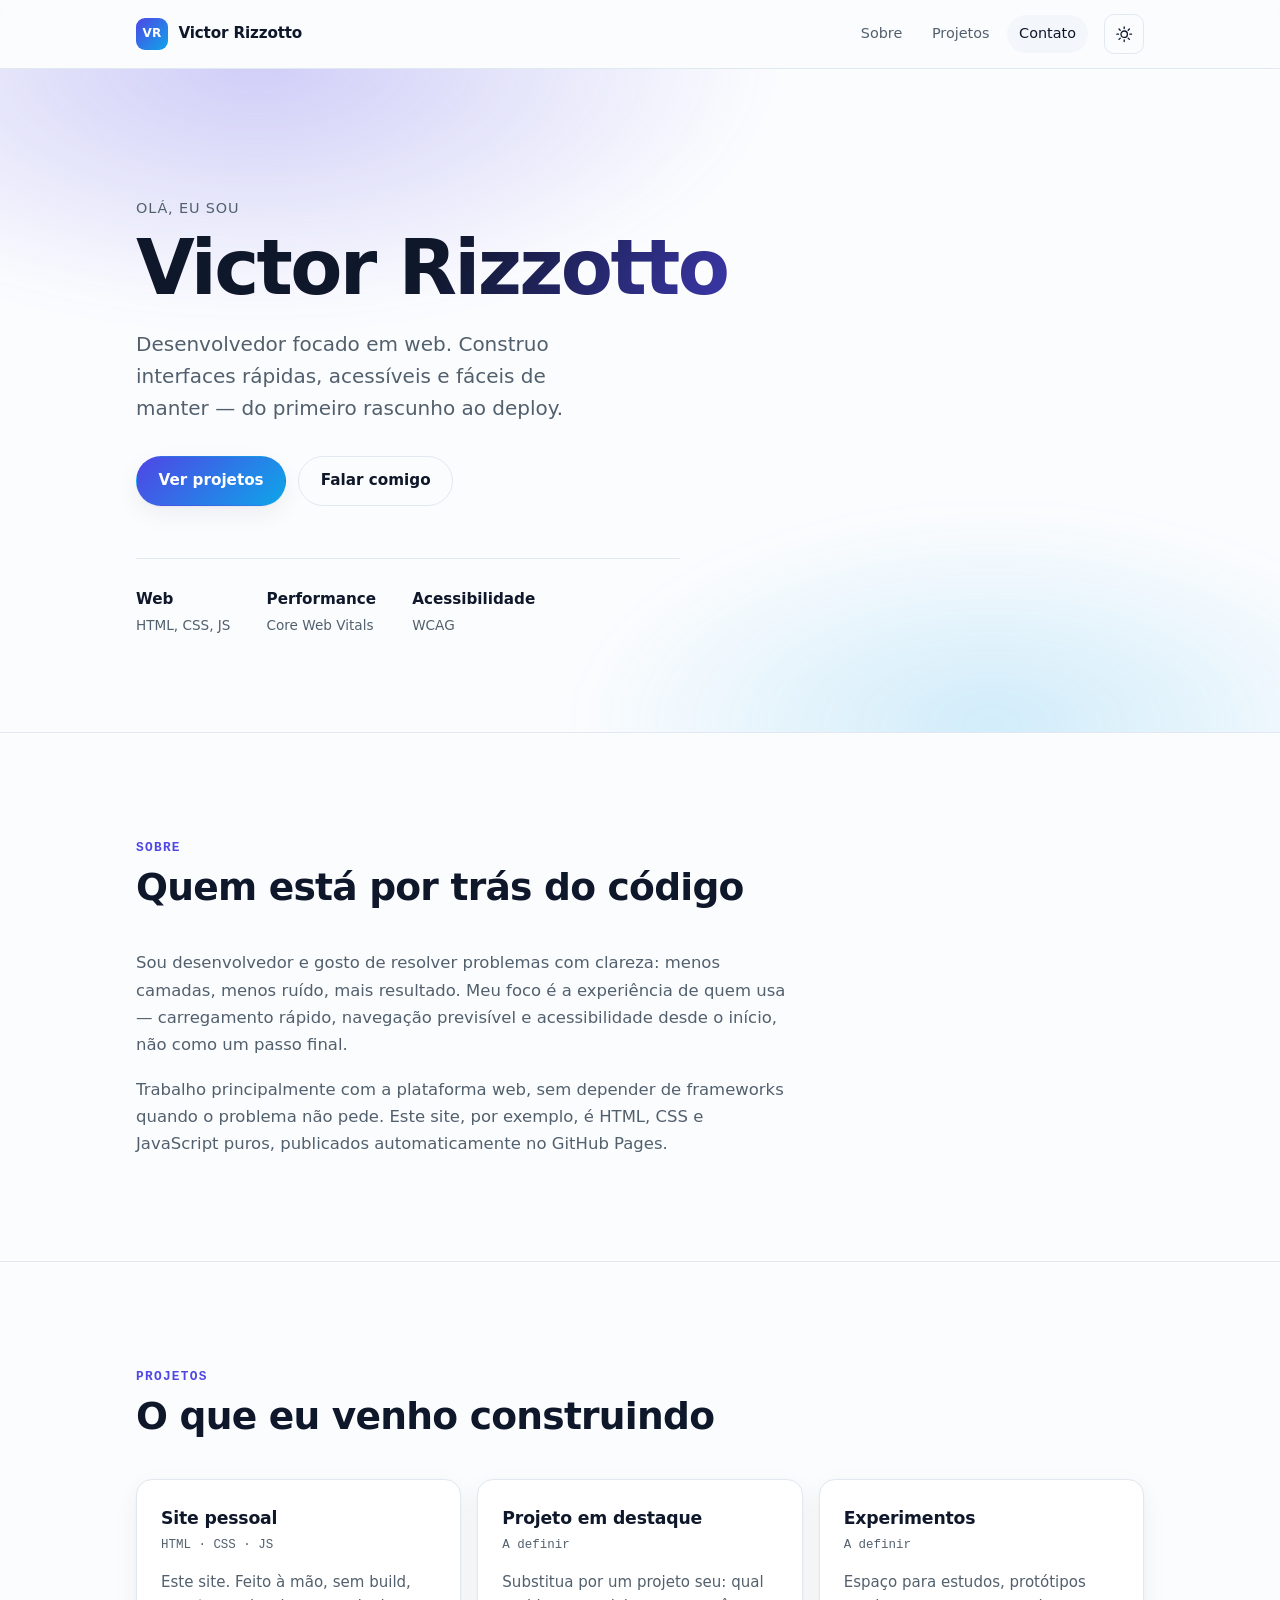
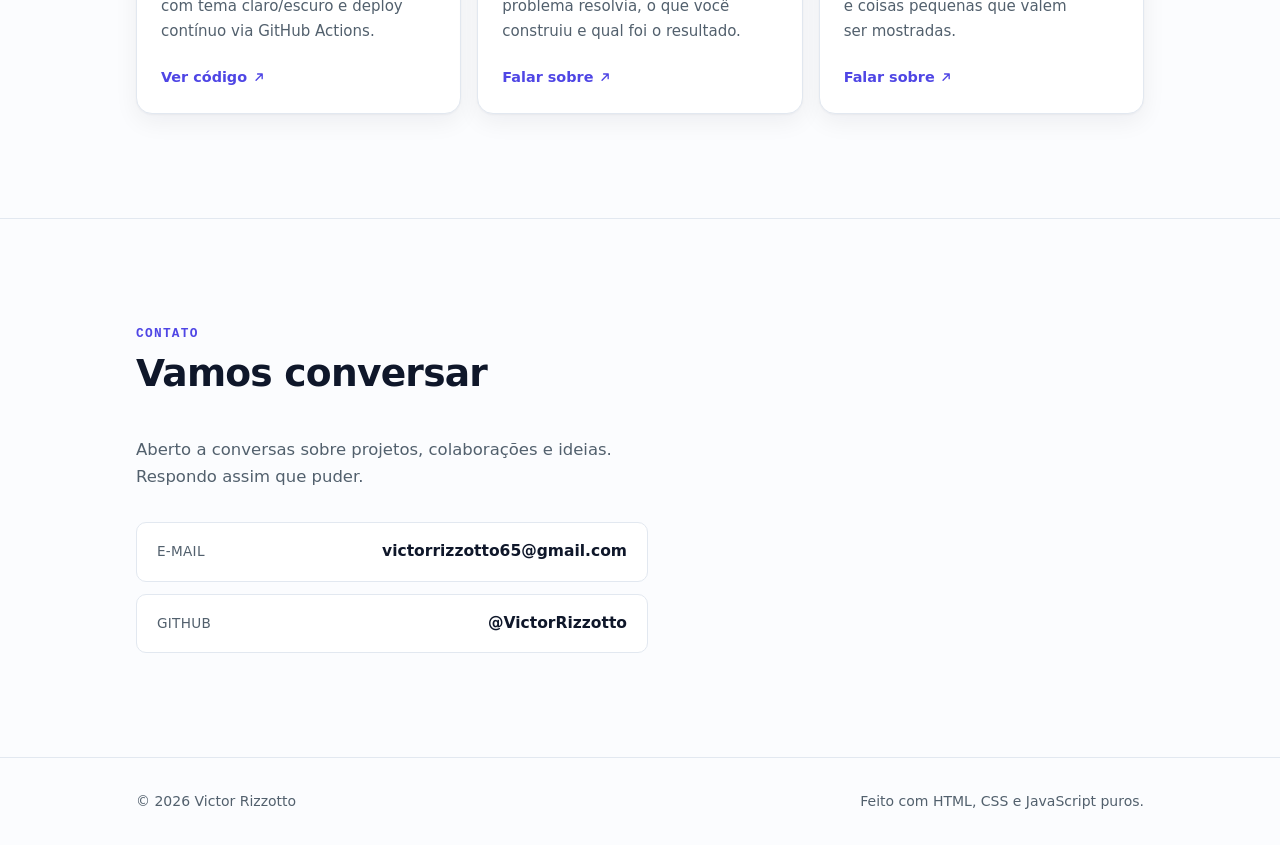
==== index.html @ 39191d1e "feat: adiciona site pessoal com deploy no GitHub Pages - index.html com hero, sobre, projetos e cont" ====
<!doctype html>
<html lang="pt-BR">
  <head>
    <meta charset="utf-8" />
    <meta name="viewport" content="width=device-width, initial-scale=1" />
    <title>Victor Rizzotto — Desenvolvedor</title>
    <meta
      name="description"
      content="Site pessoal de Victor Rizzotto, desenvolvedor focado em web: interfaces rápidas, acessíveis e bem construídas."
    />
    <meta name="author" content="Victor Rizzotto" />
    <meta name="theme-color" content="#0b0e14" media="(prefers-color-scheme: dark)" />
    <meta name="theme-color" content="#fbfcfe" media="(prefers-color-scheme: light)" />

    <meta property="og:type" content="website" />
    <meta property="og:title" content="Victor Rizzotto — Desenvolvedor" />
    <meta
      property="og:description"
      content="Site pessoal de Victor Rizzotto, desenvolvedor focado em web: interfaces rápidas, acessíveis e bem construídas."
    />
    <meta property="og:locale" content="pt_BR" />

    <link rel="icon" href="assets/img/favicon.svg" type="image/svg+xml" />
    <link rel="stylesheet" href="assets/css/style.css" />

    <script>
      // Aplica o tema antes do primeiro paint para evitar flash de cor errada.
      (function () {
        try {
          var saved = localStorage.getItem("theme");
          if (saved === "light" || saved === "dark") {
            document.documentElement.dataset.theme = saved;
          }
        } catch (e) {}
      })();
    </script>
  </head>
  <body>
    <a class="skip-link" href="#conteudo">Pular para o conteúdo</a>

    <header class="site-header">
      <div class="wrap header-inner">
        <a class="brand" href="#inicio" aria-label="Victor Rizzotto">
          <span class="brand-mark" aria-hidden="true">VR</span>
          <span class="brand-text">Victor Rizzotto</span>
        </a>

        <nav class="nav" aria-label="Navegação principal">
          <button
            class="nav-toggle"
            type="button"
            aria-expanded="false"
            aria-controls="menu-principal"
          >
            <span class="sr-only">Abrir menu</span>
            <span class="nav-toggle-bars" aria-hidden="true"></span>
          </button>

          <ul class="nav-list" id="menu-principal">
            <li><a href="#sobre">Sobre</a></li>
            <li><a href="#projetos">Projetos</a></li>
            <li><a href="#contato">Contato</a></li>
          </ul>
        </nav>

        <button class="theme-toggle" type="button" aria-label="Alternar tema claro e escuro">
          <svg class="icon-sun" viewBox="0 0 24 24" aria-hidden="true" focusable="false">
            <circle cx="12" cy="12" r="4.2" />
            <path
              d="M12 2.4v2.2M12 19.4v2.2M2.4 12h2.2M19.4 12h2.2M5.2 5.2l1.6 1.6M17.2 17.2l1.6 1.6M18.8 5.2l-1.6 1.6M6.8 17.2l-1.6 1.6"
            />
          </svg>
          <svg class="icon-moon" viewBox="0 0 24 24" aria-hidden="true" focusable="false">
            <path d="M20 14.4A8.4 8.4 0 0 1 9.6 4a8.4 8.4 0 1 0 10.4 10.4Z" />
          </svg>
        </button>
      </div>
    </header>

    <main id="conteudo">
      <section class="hero" id="inicio">
        <div class="wrap hero-inner">
          <p class="eyebrow">Olá, eu sou</p>
          <h1 class="hero-title">Victor Rizzotto</h1>
          <p class="hero-lead">
            Desenvolvedor focado em web. Construo interfaces rápidas, acessíveis e fáceis de
            manter — do primeiro rascunho ao deploy.
          </p>

          <div class="hero-actions">
            <a class="btn btn-primary" href="#projetos">Ver projetos</a>
            <a class="btn btn-ghost" href="#contato">Falar comigo</a>
          </div>

          <ul class="hero-meta" aria-label="Destaques">
            <li><strong>Web</strong><span>HTML, CSS, JS</span></li>
            <li><strong>Performance</strong><span>Core Web Vitals</span></li>
            <li><strong>Acessibilidade</strong><span>WCAG</span></li>
          </ul>
        </div>
      </section>

      <section class="section" id="sobre">
        <div class="wrap">
          <header class="section-head">
            <p class="section-kicker">Sobre</p>
            <h2 class="section-title">Quem está por trás do código</h2>
          </header>

          <div class="prose">
            <p>
              Sou desenvolvedor e gosto de resolver problemas com clareza: menos camadas, menos
              ruído, mais resultado. Meu foco é a experiência de quem usa — carregamento rápido,
              navegação previsível e acessibilidade desde o início, não como um passo final.
            </p>
            <p>
              Trabalho principalmente com a plataforma web, sem depender de frameworks quando o
              problema não pede. Este site, por exemplo, é HTML, CSS e JavaScript puros,
              publicados automaticamente no GitHub Pages.
            </p>
          </div>
        </div>
      </section>

      <section class="section" id="projetos">
        <div class="wrap">
          <header class="section-head">
            <p class="section-kicker">Projetos</p>
            <h2 class="section-title">O que eu venho construindo</h2>
          </header>

          <ul class="cards">
            <li class="card">
              <div class="card-top">
                <h3 class="card-title">Site pessoal</h3>
                <p class="card-tag">HTML · CSS · JS</p>
              </div>
              <p class="card-text">
                Este site. Feito à mão, sem build, com tema claro/escuro e deploy contínuo via
                GitHub Actions.
              </p>
              <a
                class="card-link"
                href="https://github.com/VictorRizzotto/site-pessoal"
                target="_blank"
                rel="noopener noreferrer"
              >
                Ver código
                <svg viewBox="0 0 16 16" aria-hidden="true" focusable="false">
                  <path d="M4 12 12 4M6 4h6v6" />
                </svg>
              </a>
            </li>

            <!-- Edite ou remova os cards abaixo -->
            <li class="card">
              <div class="card-top">
                <h3 class="card-title">Projeto em destaque</h3>
                <p class="card-tag">A definir</p>
              </div>
              <p class="card-text">
                Substitua por um projeto seu: qual problema resolvia, o que você construiu e qual
                foi o resultado.
              </p>
              <a class="card-link" href="#contato">
                Falar sobre
                <svg viewBox="0 0 16 16" aria-hidden="true" focusable="false">
                  <path d="M4 12 12 4M6 4h6v6" />
                </svg>
              </a>
            </li>

            <li class="card">
              <div class="card-top">
                <h3 class="card-title">Experimentos</h3>
                <p class="card-tag">A definir</p>
              </div>
              <p class="card-text">
                Espaço para estudos, protótipos e coisas pequenas que valem ser mostradas.
              </p>
              <a class="card-link" href="#contato">
                Falar sobre
                <svg viewBox="0 0 16 16" aria-hidden="true" focusable="false">
                  <path d="M4 12 12 4M6 4h6v6" />
                </svg>
              </a>
            </li>
          </ul>
        </div>
      </section>

      <section class="section" id="contato">
        <div class="wrap">
          <header class="section-head">
            <p class="section-kicker">Contato</p>
            <h2 class="section-title">Vamos conversar</h2>
          </header>

          <p class="contact-lead">
            Aberto a conversas sobre projetos, colaborações e ideias. Respondo assim que puder.
          </p>

          <ul class="contact-list">
            <li>
              <a href="mailto:victorrizzotto65@gmail.com" class="contact-item">
                <span class="contact-label">E-mail</span>
                <span class="contact-value">victorrizzotto65@gmail.com</span>
              </a>
            </li>
            <li>
              <a
                href="https://github.com/VictorRizzotto"
                class="contact-item"
                target="_blank"
                rel="noopener noreferrer"
              >
                <span class="contact-label">GitHub</span>
                <span class="contact-value">@VictorRizzotto</span>
              </a>
            </li>
          </ul>
        </div>
      </section>
    </main>

    <footer class="site-footer">
      <div class="wrap footer-inner">
        <p>© <span id="ano">2026</span> Victor Rizzotto</p>
        <p class="footer-note">Feito com HTML, CSS e JavaScript puros.</p>
      </div>
    </footer>

    <script src="assets/js/main.js" defer></script>
  </body>
</html>
---- assets/css/style.css ----
/* ==========================================================================
   Site pessoal — Victor Rizzotto
   CSS puro, sem dependências. Tema claro/escuro automático + toggle manual.
   ========================================================================== */

/* --- Tokens ------------------------------------------------------------- */
:root {
  color-scheme: light dark;

  --bg: #fbfcfe;
  --bg-soft: #f3f6fb;
  --surface: #ffffff;
  --text: #0f172a;
  --muted: #52606d;
  --border: #e2e8f0;
  --accent: #4f46e5;
  --accent-2: #0ea5e9;
  --accent-contrast: #ffffff;
  --shadow: 0 1px 2px rgba(15, 23, 42, 0.04), 0 8px 24px rgba(15, 23, 42, 0.06);

  --wrap: 68rem;
  --radius: 16px;
  --radius-sm: 10px;

  --font: ui-sans-serif, system-ui, -apple-system, "Segoe UI", Roboto, "Helvetica Neue",
    Arial, "Noto Sans", sans-serif;
  --font-mono: ui-monospace, SFMono-Regular, "SF Mono", Menlo, Consolas, monospace;
}

@media (prefers-color-scheme: dark) {
  :root:not([data-theme="light"]) {
    --bg: #0b0e14;
    --bg-soft: #0f131c;
    --surface: #12161f;
    --text: #e6e9ef;
    --muted: #9aa4b2;
    --border: #1f2632;
    --accent: #818cf8;
    --accent-2: #38bdf8;
    --accent-contrast: #0b0e14;
    --shadow: 0 1px 2px rgba(0, 0, 0, 0.4), 0 12px 32px rgba(0, 0, 0, 0.35);
  }
}

:root[data-theme="dark"] {
  --bg: #0b0e14;
  --bg-soft: #0f131c;
  --surface: #12161f;
  --text: #e6e9ef;
  --muted: #9aa4b2;
  --border: #1f2632;
  --accent: #818cf8;
  --accent-2: #38bdf8;
  --accent-contrast: #0b0e14;
  --shadow: 0 1px 2px rgba(0, 0, 0, 0.4), 0 12px 32px rgba(0, 0, 0, 0.35);
}

/* --- Reset -------------------------------------------------------------- */
*,
*::before,
*::after {
  box-sizing: border-box;
}

* {
  margin: 0;
}

html {
  -webkit-text-size-adjust: 100%;
  scroll-behavior: smooth;
  scroll-padding-top: 5.5rem;
}

body {
  min-height: 100dvh;
  background: var(--bg);
  color: var(--text);
  font-family: var(--font);
  font-size: 1rem;
  line-height: 1.65;
  -webkit-font-smoothing: antialiased;
  text-rendering: optimizeLegibility;
}

img,
svg {
  display: block;
  max-width: 100%;
}

a {
  color: inherit;
}

ul {
  list-style: none;
  padding: 0;
}

:focus-visible {
  outline: 2px solid var(--accent);
  outline-offset: 3px;
  border-radius: 4px;
}

/* --- Utilitários -------------------------------------------------------- */
.wrap {
  width: 100%;
  max-width: var(--wrap);
  margin-inline: auto;
  padding-inline: clamp(1.25rem, 5vw, 2.5rem);
}

.sr-only {
  position: absolute;
  width: 1px;
  height: 1px;
  padding: 0;
  overflow: hidden;
  clip: rect(0 0 0 0);
  white-space: nowrap;
  border: 0;
}

.skip-link {
  position: absolute;
  top: 0;
  left: 50%;
  z-index: 100;
  transform: translate(-50%, -120%);
  padding: 0.6rem 1rem;
  background: var(--accent);
  color: var(--accent-contrast);
  border-radius: 0 0 var(--radius-sm) var(--radius-sm);
  font-weight: 600;
  text-decoration: none;
  transition: transform 0.2s ease;
}

.skip-link:focus {
  transform: translate(-50%, 0);
}

/* --- Header ------------------------------------------------------------- */
.site-header {
  position: sticky;
  top: 0;
  z-index: 50;
  backdrop-filter: blur(12px) saturate(160%);
  -webkit-backdrop-filter: blur(12px) saturate(160%);
  background: color-mix(in srgb, var(--bg) 78%, transparent);
  border-bottom: 1px solid var(--border);
}

.header-inner {
  display: flex;
  align-items: center;
  gap: 1rem;
  min-height: 4.25rem;
}

.brand {
  display: inline-flex;
  align-items: center;
  gap: 0.65rem;
  text-decoration: none;
  font-weight: 650;
  letter-spacing: -0.01em;
  margin-right: auto;
}

.brand-mark {
  display: grid;
  place-items: center;
  width: 2rem;
  height: 2rem;
  border-radius: 9px;
  background: linear-gradient(135deg, var(--accent), var(--accent-2));
  color: #fff;
  font-size: 0.75rem;
  font-weight: 700;
  letter-spacing: 0.02em;
}

.brand-text {
  font-size: 0.95rem;
}

/* Navegação */
.nav {
  display: flex;
  align-items: center;
}

.nav-list {
  display: flex;
  align-items: center;
  gap: 0.35rem;
}

.nav-list a {
  display: block;
  padding: 0.45rem 0.75rem;
  border-radius: 999px;
  color: var(--muted);
  font-size: 0.9rem;
  font-weight: 500;
  text-decoration: none;
  transition: color 0.15s ease, background-color 0.15s ease;
}

.nav-list a:hover,
.nav-list a[aria-current="true"] {
  color: var(--text);
  background: var(--bg-soft);
}

.nav-toggle {
  display: none;
  width: 2.5rem;
  height: 2.5rem;
  align-items: center;
  justify-content: center;
  background: transparent;
  border: 1px solid var(--border);
  border-radius: var(--radius-sm);
  color: var(--text);
  cursor: pointer;
}

.nav-toggle-bars,
.nav-toggle-bars::before,
.nav-toggle-bars::after {
  display: block;
  width: 1rem;
  height: 1.5px;
  background: currentColor;
  border-radius: 2px;
  transition: transform 0.2s ease, opacity 0.2s ease;
}

.nav-toggle-bars::before,
.nav-toggle-bars::after {
  content: "";
  position: relative;
}

.nav-toggle-bars::before {
  top: -5px;
}

.nav-toggle-bars::after {
  top: 3.5px;
}

/* Toggle de tema */
.theme-toggle {
  display: grid;
  place-items: center;
  width: 2.5rem;
  height: 2.5rem;
  flex: none;
  background: transparent;
  border: 1px solid var(--border);
  border-radius: var(--radius-sm);
  color: var(--text);
  cursor: pointer;
  transition: background-color 0.15s ease, border-color 0.15s ease;
}

.theme-toggle:hover {
  background: var(--bg-soft);
}

.theme-toggle svg {
  width: 1.15rem;
  height: 1.15rem;
  fill: none;
  stroke: currentColor;
  stroke-width: 1.7;
  stroke-linecap: round;
  stroke-linejoin: round;
}

.theme-toggle .icon-moon {
  display: none;
}

:root[data-theme="dark"] .theme-toggle .icon-sun,
:root:not([data-theme="light"]) .theme-toggle .icon-sun {
  display: none;
}

:root[data-theme="dark"] .theme-toggle .icon-moon,
:root:not([data-theme="light"]) .theme-toggle .icon-moon {
  display: block;
}

@media (prefers-color-scheme: light) {
  :root:not([data-theme="dark"]) .theme-toggle .icon-sun {
    display: block;
  }
  :root:not([data-theme="dark"]) .theme-toggle .icon-moon {
    display: none;
  }
}

/* --- Hero --------------------------------------------------------------- */
.hero {
  position: relative;
  overflow: hidden;
  padding-block: clamp(4rem, 12vw, 8rem) clamp(3rem, 8vw, 6rem);
  isolation: isolate;
}

.hero::before {
  content: "";
  position: absolute;
  z-index: -1;
  inset: -40% 40% auto -20%;
  height: 32rem;
  background: radial-gradient(
    closest-side,
    color-mix(in srgb, var(--accent) 26%, transparent),
    transparent
  );
  filter: blur(20px);
  pointer-events: none;
}

.hero::after {
  content: "";
  position: absolute;
  z-index: -1;
  inset: auto -10% -30% 45%;
  height: 26rem;
  background: radial-gradient(
    closest-side,
    color-mix(in srgb, var(--accent-2) 18%, transparent),
    transparent
  );
  filter: blur(20px);
  pointer-events: none;
}

.eyebrow {
  color: var(--muted);
  font-size: 0.9rem;
  font-weight: 500;
  letter-spacing: 0.06em;
  text-transform: uppercase;
}

.hero-title {
  margin-top: 0.5rem;
  font-size: clamp(2.5rem, 8vw, 4.75rem);
  font-weight: 750;
  line-height: 1.02;
  letter-spacing: -0.035em;
  background: linear-gradient(120deg, var(--text) 30%, var(--accent) 75%, var(--accent-2));
  -webkit-background-clip: text;
  background-clip: text;
  color: transparent;
}

.hero-lead {
  margin-top: 1.35rem;
  max-width: 38ch;
  color: var(--muted);
  font-size: clamp(1.05rem, 2.2vw, 1.25rem);
  line-height: 1.6;
}

.hero-actions {
  display: flex;
  flex-wrap: wrap;
  gap: 0.75rem;
  margin-top: 2rem;
}

.btn {
  display: inline-flex;
  align-items: center;
  justify-content: center;
  gap: 0.5rem;
  padding: 0.72rem 1.35rem;
  border-radius: 999px;
  border: 1px solid transparent;
  font-size: 0.95rem;
  font-weight: 600;
  text-decoration: none;
  transition: transform 0.15s ease, box-shadow 0.2s ease, background-color 0.15s ease,
    border-color 0.15s ease;
}

.btn:active {
  transform: translateY(1px);
}

.btn-primary {
  background: linear-gradient(135deg, var(--accent), var(--accent-2));
  color: #fff;
  box-shadow: var(--shadow);
}

.btn-primary:hover {
  box-shadow: 0 6px 20px color-mix(in srgb, var(--accent) 35%, transparent);
}

.btn-ghost {
  border-color: var(--border);
  color: var(--text);
}

.btn-ghost:hover {
  background: var(--bg-soft);
}

.hero-meta {
  display: flex;
  flex-wrap: wrap;
  gap: 2.25rem;
  margin-top: 3.25rem;
  padding-top: 1.75rem;
  border-top: 1px solid var(--border);
  max-width: 34rem;
}

.hero-meta li {
  display: grid;
  gap: 0.1rem;
}

.hero-meta strong {
  font-size: 0.95rem;
  font-weight: 650;
}

.hero-meta span {
  color: var(--muted);
  font-size: 0.85rem;
}

/* --- Seções ------------------------------------------------------------- */
.section {
  padding-block: clamp(3.5rem, 9vw, 6.5rem);
  border-top: 1px solid var(--border);
}

.section-head {
  margin-bottom: 2.5rem;
  max-width: 42rem;
}

.section-kicker {
  color: var(--accent);
  font-family: var(--font-mono);
  font-size: 0.8rem;
  font-weight: 600;
  letter-spacing: 0.1em;
  text-transform: uppercase;
}

.section-title {
  margin-top: 0.5rem;
  font-size: clamp(1.6rem, 4vw, 2.35rem);
  font-weight: 700;
  line-height: 1.15;
  letter-spacing: -0.02em;
}

.prose {
  display: grid;
  gap: 1.1rem;
  max-width: 62ch;
  color: var(--muted);
  font-size: 1.03rem;
}

.prose p {
  text-wrap: pretty;
}

/* --- Cards de projeto --------------------------------------------------- */
.cards {
  display: grid;
  gap: 1rem;
  grid-template-columns: repeat(auto-fit, minmax(min(100%, 17.5rem), 1fr));
}

.card {
  display: flex;
  flex-direction: column;
  gap: 0.85rem;
  padding: 1.5rem;
  background: var(--surface);
  border: 1px solid var(--border);
  border-radius: var(--radius);
  box-shadow: var(--shadow);
  transition: transform 0.2s ease, border-color 0.2s ease;
}

.card:hover {
  transform: translateY(-3px);
  border-color: color-mix(in srgb, var(--accent) 45%, var(--border));
}

.card-top {
  display: grid;
  gap: 0.2rem;
}

.card-title {
  font-size: 1.08rem;
  font-weight: 650;
  letter-spacing: -0.01em;
}

.card-tag {
  color: var(--muted);
  font-family: var(--font-mono);
  font-size: 0.78rem;
}

.card-text {
  color: var(--muted);
  font-size: 0.94rem;
  text-wrap: pretty;
}

.card-link {
  display: inline-flex;
  align-items: center;
  gap: 0.35rem;
  margin-top: auto;
  padding-top: 0.5rem;
  color: var(--accent);
  font-size: 0.9rem;
  font-weight: 600;
  text-decoration: none;
}

.card-link svg {
  width: 0.85em;
  height: 0.85em;
  fill: none;
  stroke: currentColor;
  stroke-width: 1.8;
  stroke-linecap: round;
  stroke-linejoin: round;
  transition: transform 0.2s ease;
}

.card-link:hover svg {
  transform: translate(2px, -2px);
}

/* --- Contato ------------------------------------------------------------ */
.contact-lead {
  max-width: 52ch;
  color: var(--muted);
  font-size: 1.03rem;
}

.contact-list {
  display: grid;
  gap: 0.75rem;
  margin-top: 2rem;
  max-width: 32rem;
}

.contact-item {
  display: flex;
  flex-wrap: wrap;
  align-items: baseline;
  justify-content: space-between;
  gap: 0.5rem 1rem;
  padding: 1rem 1.25rem;
  background: var(--surface);
  border: 1px solid var(--border);
  border-radius: var(--radius-sm);
  text-decoration: none;
  transition: border-color 0.2s ease, background-color 0.2s ease;
}

.contact-item:hover {
  border-color: color-mix(in srgb, var(--accent) 45%, var(--border));
}

.contact-label {
  color: var(--muted);
  font-size: 0.85rem;
  font-weight: 500;
  letter-spacing: 0.02em;
  text-transform: uppercase;
}

.contact-value {
  font-weight: 600;
  font-size: 0.97rem;
  word-break: break-word;
}

/* --- Footer ------------------------------------------------------------- */
.site-footer {
  border-top: 1px solid var(--border);
  padding-block: 2rem;
  color: var(--muted);
  font-size: 0.875rem;
}

.footer-inner {
  display: flex;
  flex-wrap: wrap;
  align-items: center;
  justify-content: space-between;
  gap: 0.5rem;
}

/* --- Animação de entrada ------------------------------------------------ */
.reveal {
  opacity: 0;
  transform: translateY(14px);
  transition: opacity 0.6s ease, transform 0.6s ease;
}

.reveal.is-visible {
  opacity: 1;
  transform: none;
}

/* --- Responsivo --------------------------------------------------------- */
@media (max-width: 46rem) {
  .nav-toggle {
    display: inline-flex;
  }

  .nav-list {
    position: absolute;
    top: calc(100% + 1px);
    left: 0;
    right: 0;
    flex-direction: column;
    align-items: stretch;
    gap: 0.15rem;
    padding: 0.6rem clamp(1.25rem, 5vw, 2.5rem) 1rem;
    background: var(--bg);
    border-bottom: 1px solid var(--border);
    box-shadow: var(--shadow);
    display: none;
  }

  .nav-list.is-open {
    display: flex;
  }

  .nav-list a {
    padding: 0.65rem 0.5rem;
    border-radius: var(--radius-sm);
    font-size: 1rem;
  }

  .brand-text {
    display: none;
  }

  .hero-meta {
    gap: 1.5rem 2rem;
  }

  .nav-toggle[aria-expanded="true"] .nav-toggle-bars {
    background: transparent;
  }

  .nav-toggle[aria-expanded="true"] .nav-toggle-bars::before {
    transform: translateY(5px) rotate(45deg);
  }

  .nav-toggle[aria-expanded="true"] .nav-toggle-bars::after {
    transform: translateY(-3.5px) rotate(-45deg);
  }
}

@media (max-width: 30rem) {
  .contact-item {
    flex-direction: column;
    align-items: flex-start;
  }
}

/* --- Preferências do usuário ------------------------------------------- */
@media (prefers-reduced-motion: reduce) {
  html {
    scroll-behavior: auto;
  }

  *,
  *::before,
  *::after {
    animation-duration: 0.001ms !important;
    animation-iteration-count: 1 !important;
    transition-duration: 0.001ms !important;
  }

  .reveal {
    opacity: 1;
    transform: none;
  }
}

@media print {
  .site-header,
  .theme-toggle,
  .hero-actions,
  .site-footer {
    display: none;
  }

  body {
    background: #fff;
    color: #000;
  }
}
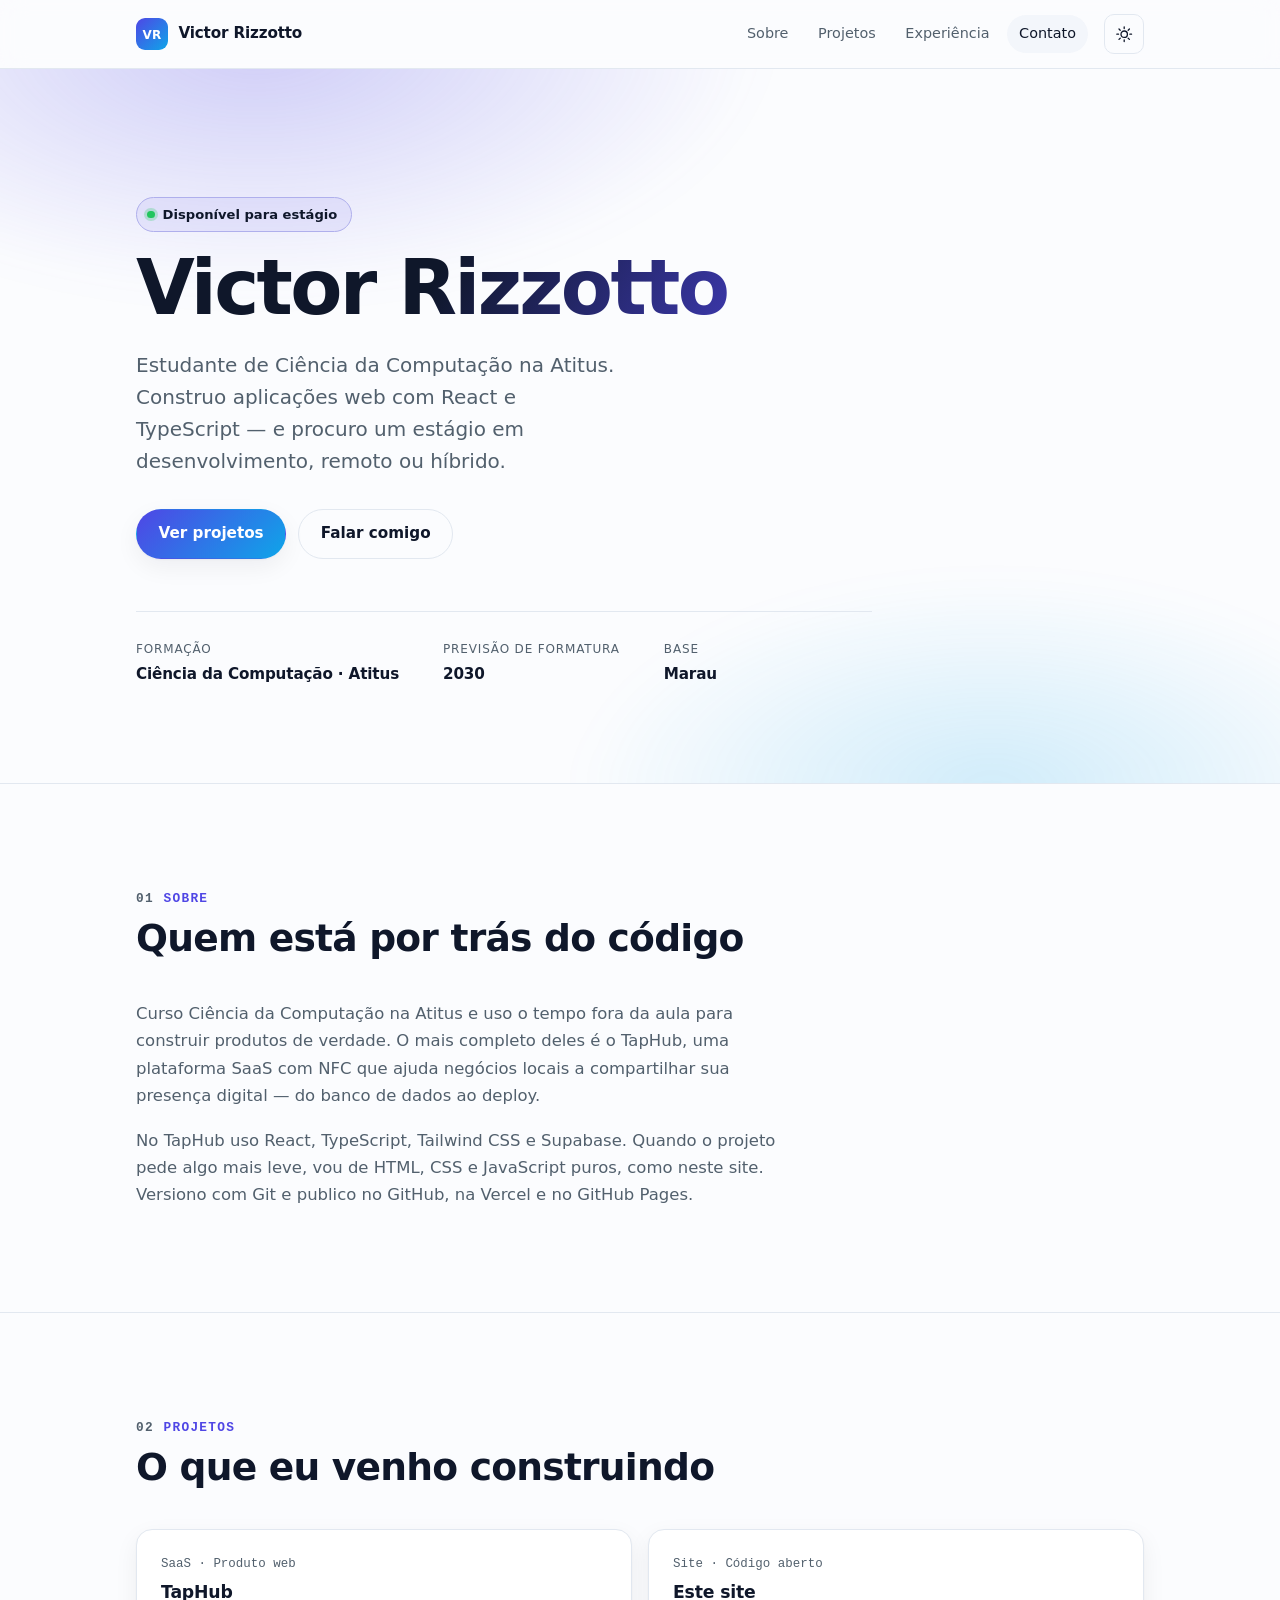
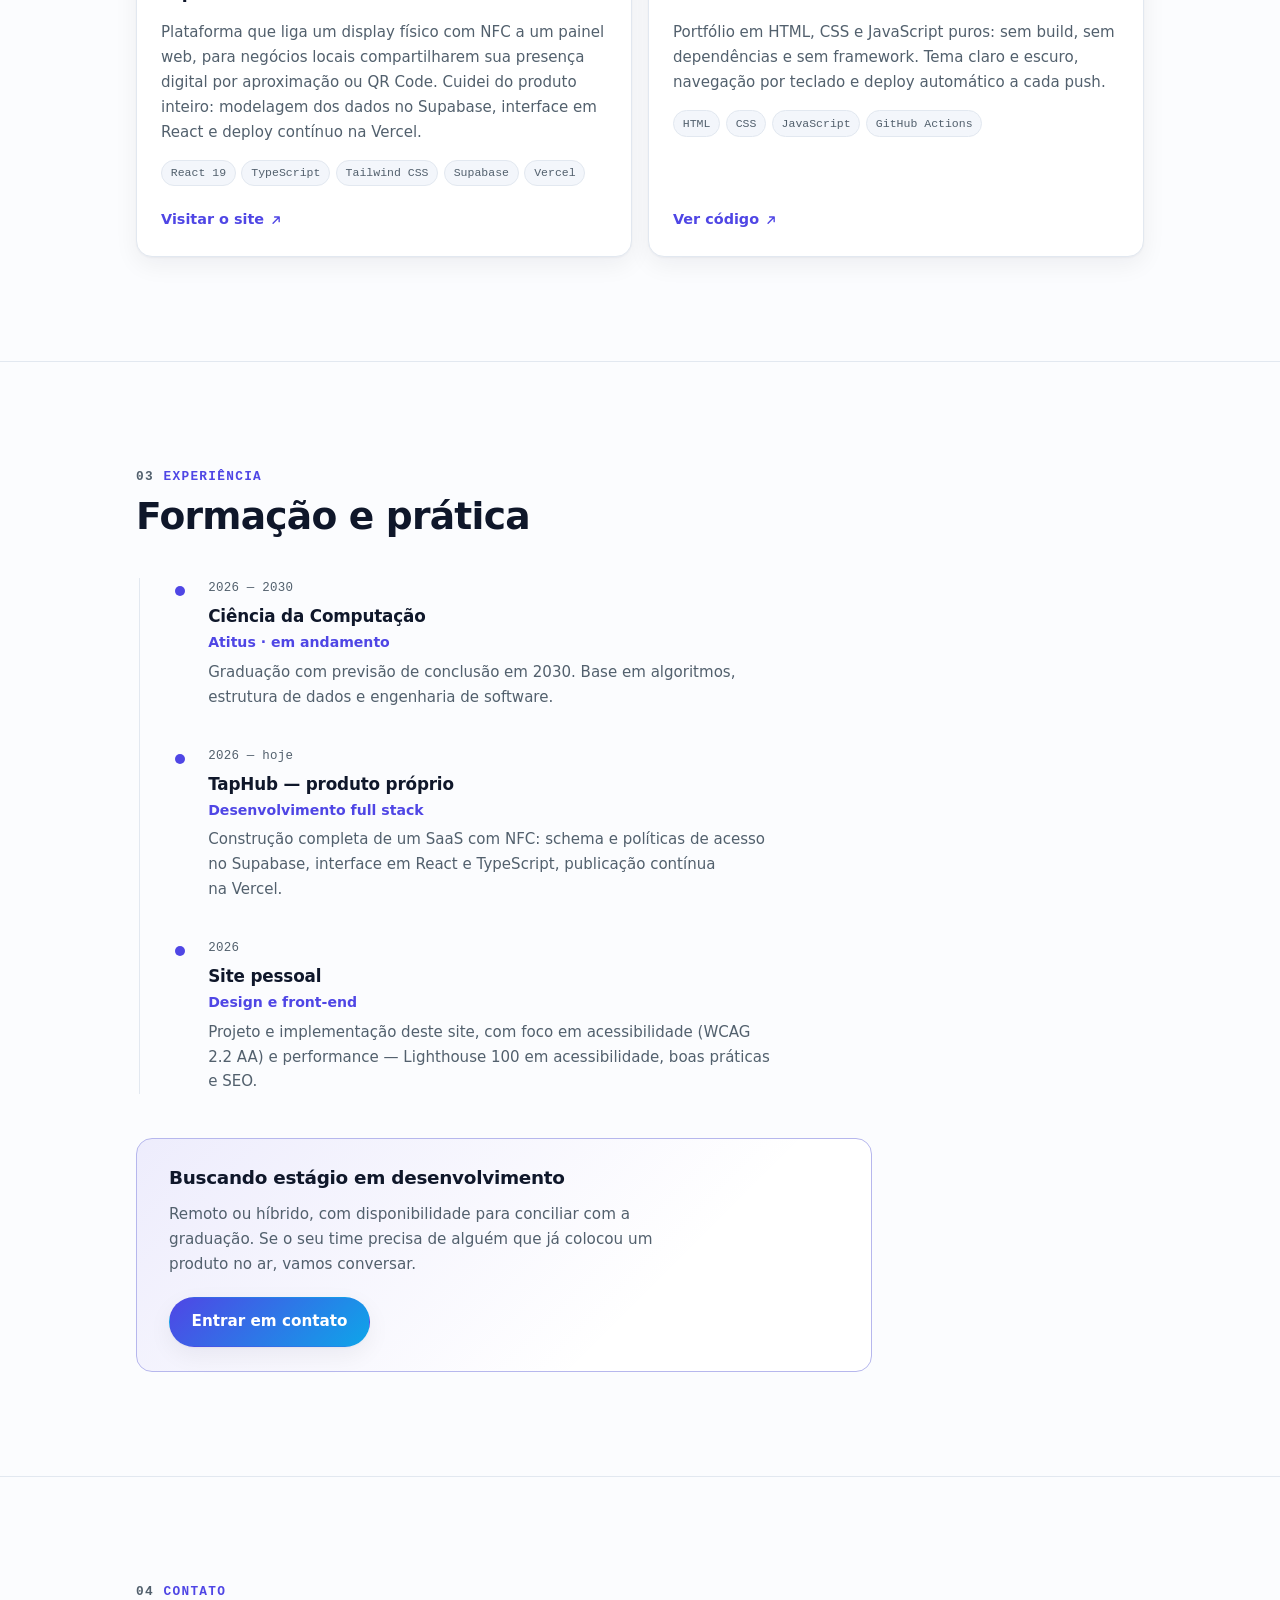
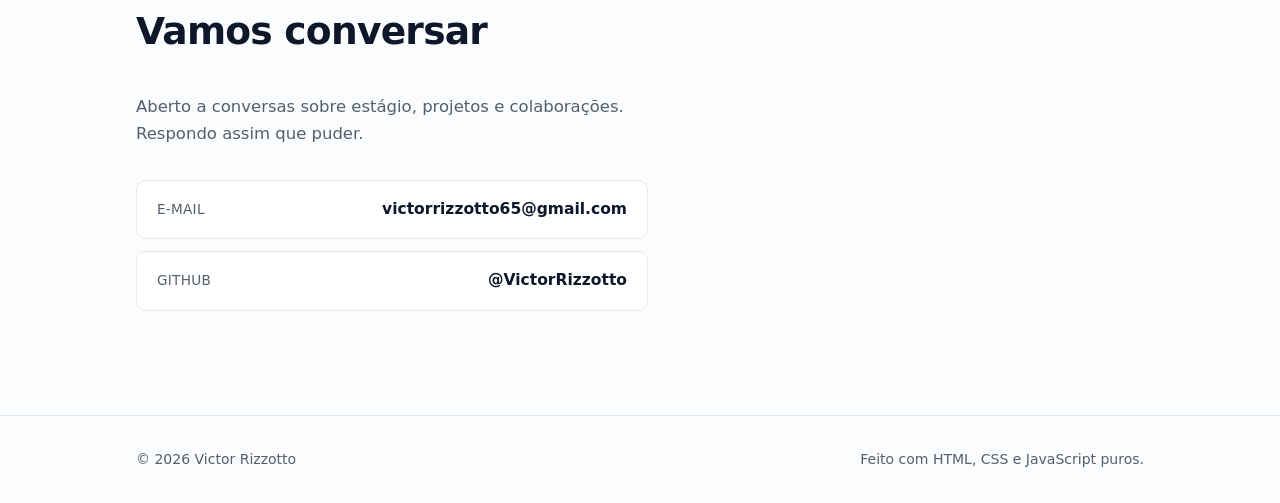
==== commit ba2f10d1: "feat: reposiciona o site para portfolio de estagio - hero com disponibilidade e dados objetivos (Ati" ====
--- a/index.html
+++ b/index.html
@@ -3,20 +3,24 @@
   <head>
     <meta charset="utf-8" />
     <meta name="viewport" content="width=device-width, initial-scale=1" />
-    <title>Victor Rizzotto — Desenvolvedor</title>
+    <title>Victor Rizzotto — Desenvolvedor web em formação</title>
     <meta
       name="description"
-      content="Site pessoal de Victor Rizzotto, desenvolvedor focado em web: interfaces rápidas, acessíveis e bem construídas."
+      content="Victor Rizzotto, estudante de Ciência da Computação na Atitus. Construo aplicações web com React e TypeScript. Disponível para estágio remoto ou híbrido."
     />
     <meta name="author" content="Victor Rizzotto" />
     <meta name="theme-color" content="#0b0e14" media="(prefers-color-scheme: dark)" />
     <meta name="theme-color" content="#fbfcfe" media="(prefers-color-scheme: light)" />
 
+    <link rel="canonical" href="https://victorrizzotto.github.io/site-pessoal/" />
+
     <meta property="og:type" content="website" />
-    <meta property="og:title" content="Victor Rizzotto — Desenvolvedor" />
+    <meta property="og:site_name" content="Victor Rizzotto" />
+    <meta property="og:url" content="https://victorrizzotto.github.io/site-pessoal/" />
+    <meta property="og:title" content="Victor Rizzotto — Desenvolvedor web em formação" />
     <meta
       property="og:description"
-      content="Site pessoal de Victor Rizzotto, desenvolvedor focado em web: interfaces rápidas, acessíveis e bem construídas."
+      content="Estudante de Ciência da Computação na Atitus. Construo aplicações web com React e TypeScript. Disponível para estágio remoto ou híbrido."
     />
     <meta property="og:locale" content="pt_BR" />
 
@@ -40,8 +44,8 @@
 
     <header class="site-header">
       <div class="wrap header-inner">
-        <a class="brand" href="#inicio" aria-label="Victor Rizzotto">
-          <span class="brand-mark" aria-hidden="true">VR</span>
+        <a class="brand" href="#inicio">
+          <img class="brand-mark" src="assets/img/favicon.svg" alt="" width="32" height="32" />
           <span class="brand-text">Victor Rizzotto</span>
         </a>
 
@@ -59,6 +63,7 @@
           <ul class="nav-list" id="menu-principal">
             <li><a href="#sobre">Sobre</a></li>
             <li><a href="#projetos">Projetos</a></li>
+            <li><a href="#experiencia">Experiência</a></li>
             <li><a href="#contato">Contato</a></li>
           </ul>
         </nav>
@@ -80,11 +85,15 @@
     <main id="conteudo">
       <section class="hero" id="inicio">
         <div class="wrap hero-inner">
-          <p class="eyebrow">Olá, eu sou</p>
+          <p class="status">
+            <span class="status-dot" aria-hidden="true"></span>
+            Disponível para estágio
+          </p>
+
           <h1 class="hero-title">Victor Rizzotto</h1>
           <p class="hero-lead">
-            Desenvolvedor focado em web. Construo interfaces rápidas, acessíveis e fáceis de
-            manter — do primeiro rascunho ao deploy.
+            Estudante de Ciência da Computação na Atitus. Construo aplicações web com React e
+            TypeScript — e procuro um estágio em desenvolvimento, remoto ou híbrido.
           </p>
 
           <div class="hero-actions">
@@ -92,31 +101,41 @@
             <a class="btn btn-ghost" href="#contato">Falar comigo</a>
           </div>
 
-          <ul class="hero-meta" aria-label="Destaques">
-            <li><strong>Web</strong><span>HTML, CSS, JS</span></li>
-            <li><strong>Performance</strong><span>Core Web Vitals</span></li>
-            <li><strong>Acessibilidade</strong><span>WCAG</span></li>
-          </ul>
+          <dl class="hero-meta">
+            <div>
+              <dt>Formação</dt>
+              <dd>Ciência da Computação · Atitus</dd>
+            </div>
+            <div>
+              <dt>Previsão de formatura</dt>
+              <dd>2030</dd>
+            </div>
+            <div>
+              <dt>Base</dt>
+              <dd>Marau</dd>
+            </div>
+          </dl>
         </div>
       </section>
 
       <section class="section" id="sobre">
         <div class="wrap">
           <header class="section-head">
-            <p class="section-kicker">Sobre</p>
+            <p class="section-kicker"><span class="kicker-num">01</span> Sobre</p>
             <h2 class="section-title">Quem está por trás do código</h2>
           </header>
 
           <div class="prose">
             <p>
-              Sou desenvolvedor e gosto de resolver problemas com clareza: menos camadas, menos
-              ruído, mais resultado. Meu foco é a experiência de quem usa — carregamento rápido,
-              navegação previsível e acessibilidade desde o início, não como um passo final.
+              Curso Ciência da Computação na Atitus e uso o tempo fora da aula para construir
+              produtos de verdade. O mais completo deles é o TapHub, uma plataforma SaaS com NFC
+              que ajuda negócios locais a compartilhar sua presença digital — do banco de dados
+              ao deploy.
             </p>
             <p>
-              Trabalho principalmente com a plataforma web, sem depender de frameworks quando o
-              problema não pede. Este site, por exemplo, é HTML, CSS e JavaScript puros,
-              publicados automaticamente no GitHub Pages.
+              No TapHub uso React, TypeScript, Tailwind CSS e Supabase. Quando o projeto pede algo
+              mais leve, vou de HTML, CSS e JavaScript puros, como neste site. Versiono com Git e
+              publico no GitHub, na Vercel e no GitHub Pages.
             </p>
           </div>
         </div>
@@ -125,20 +144,54 @@
       <section class="section" id="projetos">
         <div class="wrap">
           <header class="section-head">
-            <p class="section-kicker">Projetos</p>
+            <p class="section-kicker"><span class="kicker-num">02</span> Projetos</p>
             <h2 class="section-title">O que eu venho construindo</h2>
           </header>
 
           <ul class="cards">
             <li class="card">
               <div class="card-top">
-                <h3 class="card-title">Site pessoal</h3>
-                <p class="card-tag">HTML · CSS · JS</p>
+                <p class="card-tag">SaaS · Produto web</p>
+                <h3 class="card-title">TapHub</h3>
               </div>
               <p class="card-text">
-                Este site. Feito à mão, sem build, com tema claro/escuro e deploy contínuo via
-                GitHub Actions.
+                Plataforma que liga um display físico com NFC a um painel web, para negócios
+                locais compartilharem sua presença digital por aproximação ou QR Code. Cuidei do
+                produto inteiro: modelagem dos dados no Supabase, interface em React e deploy
+                contínuo na Vercel.
               </p>
+              <ul class="chips" aria-label="Tecnologias do projeto">
+                <li>React 19</li>
+                <li>TypeScript</li>
+                <li>Tailwind CSS</li>
+                <li>Supabase</li>
+                <li>Vercel</li>
+              </ul>
+              <a class="card-link" href="https://empresa-wheat.vercel.app" target="_blank" rel="noopener noreferrer">
+                Visitar o site
+                <svg viewBox="0 0 16 16" aria-hidden="true" focusable="false">
+                  <path d="M4 12 12 4M6 4h6v6" />
+                </svg>
+                <span class="sr-only">(abre em nova aba)</span>
+              </a>
+            </li>
+
+            <li class="card">
+              <div class="card-top">
+                <p class="card-tag">Site · Código aberto</p>
+                <h3 class="card-title">Este site</h3>
+              </div>
+              <p class="card-text">
+                Portfólio em HTML, CSS e JavaScript puros: sem build, sem dependências e sem
+                framework. Tema claro e escuro, navegação por teclado e deploy automático a cada
+                push.
+              </p>
+              <ul class="chips" aria-label="Tecnologias do projeto">
+                <li>HTML</li>
+                <li>CSS</li>
+                <li>JavaScript</li>
+                <li>GitHub Actions</li>
+              </ul>
               <a
                 class="card-link"
                 href="https://github.com/VictorRizzotto/site-pessoal"
@@ -149,55 +202,78 @@
                 <svg viewBox="0 0 16 16" aria-hidden="true" focusable="false">
                   <path d="M4 12 12 4M6 4h6v6" />
                 </svg>
+                <span class="sr-only">(abre em nova aba)</span>
               </a>
             </li>
-
-            <!-- Edite ou remova os cards abaixo -->
-            <li class="card">
-              <div class="card-top">
-                <h3 class="card-title">Projeto em destaque</h3>
-                <p class="card-tag">A definir</p>
-              </div>
-              <p class="card-text">
-                Substitua por um projeto seu: qual problema resolvia, o que você construiu e qual
-                foi o resultado.
-              </p>
-              <a class="card-link" href="#contato">
-                Falar sobre
-                <svg viewBox="0 0 16 16" aria-hidden="true" focusable="false">
-                  <path d="M4 12 12 4M6 4h6v6" />
-                </svg>
-              </a>
-            </li>
-
-            <li class="card">
-              <div class="card-top">
-                <h3 class="card-title">Experimentos</h3>
-                <p class="card-tag">A definir</p>
-              </div>
-              <p class="card-text">
-                Espaço para estudos, protótipos e coisas pequenas que valem ser mostradas.
-              </p>
-              <a class="card-link" href="#contato">
-                Falar sobre
-                <svg viewBox="0 0 16 16" aria-hidden="true" focusable="false">
-                  <path d="M4 12 12 4M6 4h6v6" />
-                </svg>
-              </a>
-            </li>
           </ul>
+        </div>
+      </section>
+
+      <section class="section" id="experiencia">
+        <div class="wrap">
+          <header class="section-head">
+            <p class="section-kicker"><span class="kicker-num">03</span> Experiência</p>
+            <h2 class="section-title">Formação e prática</h2>
+          </header>
+
+          <ol class="timeline">
+            <li class="timeline-item">
+              <p class="timeline-period">2026 — 2030</p>
+              <div class="timeline-body">
+                <h3 class="timeline-title">Ciência da Computação</h3>
+                <p class="timeline-org">Atitus · em andamento</p>
+                <p class="timeline-text">
+                  Graduação com previsão de conclusão em 2030. Base em algoritmos, estrutura de
+                  dados e engenharia de software.
+                </p>
+              </div>
+            </li>
+
+            <li class="timeline-item">
+              <p class="timeline-period">2026 — hoje</p>
+              <div class="timeline-body">
+                <h3 class="timeline-title">TapHub — produto próprio</h3>
+                <p class="timeline-org">Desenvolvimento full stack</p>
+                <p class="timeline-text">
+                  Construção completa de um SaaS com NFC: schema e políticas de acesso no
+                  Supabase, interface em React e TypeScript, publicação contínua na Vercel.
+                </p>
+              </div>
+            </li>
+
+            <li class="timeline-item">
+              <p class="timeline-period">2026</p>
+              <div class="timeline-body">
+                <h3 class="timeline-title">Site pessoal</h3>
+                <p class="timeline-org">Design e front-end</p>
+                <p class="timeline-text">
+                  Projeto e implementação deste site, com foco em acessibilidade (WCAG 2.2 AA) e
+                  performance — Lighthouse 100 em acessibilidade, boas práticas e SEO.
+                </p>
+              </div>
+            </li>
+          </ol>
+
+          <div class="availability">
+            <h3 class="availability-title">Buscando estágio em desenvolvimento</h3>
+            <p class="availability-text">
+              Remoto ou híbrido, com disponibilidade para conciliar com a graduação. Se o seu time
+              precisa de alguém que já colocou um produto no ar, vamos conversar.
+            </p>
+            <a class="btn btn-primary" href="#contato">Entrar em contato</a>
+          </div>
         </div>
       </section>
 
       <section class="section" id="contato">
         <div class="wrap">
           <header class="section-head">
-            <p class="section-kicker">Contato</p>
+            <p class="section-kicker"><span class="kicker-num">04</span> Contato</p>
             <h2 class="section-title">Vamos conversar</h2>
           </header>
 
           <p class="contact-lead">
-            Aberto a conversas sobre projetos, colaborações e ideias. Respondo assim que puder.
+            Aberto a conversas sobre estágio, projetos e colaborações. Respondo assim que puder.
           </p>
 
           <ul class="contact-list">
--- a/assets/css/style.css
+++ b/assets/css/style.css
@@ -171,16 +171,10 @@
 }
 
 .brand-mark {
-  display: grid;
-  place-items: center;
   width: 2rem;
   height: 2rem;
   border-radius: 9px;
-  background: linear-gradient(135deg, var(--accent), var(--accent-2));
-  color: #fff;
-  font-size: 0.75rem;
-  font-weight: 700;
-  letter-spacing: 0.02em;
+  flex: none;
 }
 
 .brand-text {
@@ -344,16 +338,29 @@
   pointer-events: none;
 }
 
-.eyebrow {
-  color: var(--muted);
-  font-size: 0.9rem;
-  font-weight: 500;
-  letter-spacing: 0.06em;
-  text-transform: uppercase;
+.status {
+  display: inline-flex;
+  align-items: center;
+  gap: 0.5rem;
+  padding: 0.35rem 0.85rem 0.35rem 0.65rem;
+  border: 1px solid color-mix(in srgb, var(--accent) 35%, var(--border));
+  border-radius: 999px;
+  background: color-mix(in srgb, var(--accent) 8%, transparent);
+  color: var(--text);
+  font-size: 0.82rem;
+  font-weight: 600;
+}
+
+.status-dot {
+  width: 0.45rem;
+  height: 0.45rem;
+  border-radius: 50%;
+  background: #22c55e;
+  box-shadow: 0 0 0 3px color-mix(in srgb, #22c55e 25%, transparent);
 }
 
 .hero-title {
-  margin-top: 0.5rem;
+  margin-top: 1.1rem;
   font-size: clamp(2.5rem, 8vw, 4.75rem);
   font-weight: 750;
   line-height: 1.02;
@@ -420,26 +427,31 @@
 .hero-meta {
   display: flex;
   flex-wrap: wrap;
-  gap: 2.25rem;
+  gap: 1.75rem 2.75rem;
   margin-top: 3.25rem;
   padding-top: 1.75rem;
   border-top: 1px solid var(--border);
-  max-width: 34rem;
-}
-
-.hero-meta li {
+  max-width: 46rem;
+}
+
+.hero-meta div {
   display: grid;
-  gap: 0.1rem;
-}
-
-.hero-meta strong {
+  gap: 0.15rem;
+}
+
+.hero-meta dt {
+  color: var(--muted);
+  font-size: 0.75rem;
+  font-weight: 500;
+  letter-spacing: 0.07em;
+  text-transform: uppercase;
+}
+
+.hero-meta dd {
+  margin: 0;
   font-size: 0.95rem;
-  font-weight: 650;
-}
-
-.hero-meta span {
-  color: var(--muted);
-  font-size: 0.85rem;
+  font-weight: 600;
+  letter-spacing: -0.01em;
 }
 
 /* --- Seções ------------------------------------------------------------- */
@@ -454,6 +466,9 @@
 }
 
 .section-kicker {
+  display: flex;
+  align-items: center;
+  gap: 0.6rem;
   color: var(--accent);
   font-family: var(--font-mono);
   font-size: 0.8rem;
@@ -462,6 +477,10 @@
   text-transform: uppercase;
 }
 
+.kicker-num {
+  color: var(--muted);
+}
+
 .section-title {
   margin-top: 0.5rem;
   font-size: clamp(1.6rem, 4vw, 2.35rem);
@@ -486,7 +505,7 @@
 .cards {
   display: grid;
   gap: 1rem;
-  grid-template-columns: repeat(auto-fit, minmax(min(100%, 17.5rem), 1fr));
+  grid-template-columns: repeat(auto-fit, minmax(min(100%, 22rem), 1fr));
 }
 
 .card {
@@ -554,6 +573,113 @@
 
 .card-link:hover svg {
   transform: translate(2px, -2px);
+}
+
+/* --- Chips de tecnologia ------------------------------------------------ */
+.chips {
+  display: flex;
+  flex-wrap: wrap;
+  gap: 0.35rem;
+  margin-top: 0.1rem;
+}
+
+.chips li {
+  padding: 0.18rem 0.55rem;
+  border: 1px solid var(--border);
+  border-radius: 999px;
+  background: var(--bg-soft);
+  color: var(--muted);
+  font-family: var(--font-mono);
+  font-size: 0.72rem;
+}
+
+/* --- Linha do tempo (experiência) --------------------------------------- */
+.timeline {
+  display: grid;
+  gap: 0;
+  max-width: 46rem;
+  margin-left: 0.2rem;
+  border-left: 1px solid var(--border);
+}
+
+.timeline-item {
+  position: relative;
+  display: grid;
+  gap: 0.3rem;
+  padding: 0 0 2.25rem 1.75rem;
+}
+
+.timeline-item:last-child {
+  padding-bottom: 0;
+}
+
+.timeline-item::before {
+  content: "";
+  position: absolute;
+  top: 0.5rem;
+  left: -0.3125rem;
+  width: 0.625rem;
+  height: 0.625rem;
+  border-radius: 50%;
+  background: var(--accent);
+  box-shadow: 0 0 0 4px var(--bg);
+}
+
+.timeline-period {
+  color: var(--muted);
+  font-family: var(--font-mono);
+  font-size: 0.78rem;
+  letter-spacing: 0.02em;
+}
+
+.timeline-title {
+  font-size: 1.05rem;
+  font-weight: 650;
+  letter-spacing: -0.01em;
+}
+
+.timeline-org {
+  color: var(--accent);
+  font-size: 0.88rem;
+  font-weight: 600;
+}
+
+.timeline-text {
+  margin-top: 0.35rem;
+  max-width: 60ch;
+  color: var(--muted);
+  font-size: 0.94rem;
+  text-wrap: pretty;
+}
+
+/* --- Bloco de disponibilidade ------------------------------------------- */
+.availability {
+  max-width: 46rem;
+  margin-top: 2.75rem;
+  padding: 1.5rem clamp(1.25rem, 4vw, 2rem);
+  border: 1px solid color-mix(in srgb, var(--accent) 30%, var(--border));
+  border-radius: var(--radius);
+  background:
+    linear-gradient(135deg, color-mix(in srgb, var(--accent) 10%, transparent), transparent 70%),
+    var(--surface);
+}
+
+.availability-title {
+  font-size: 1.15rem;
+  font-weight: 650;
+  letter-spacing: -0.015em;
+}
+
+.availability-text {
+  margin-top: 0.5rem;
+  max-width: 52ch;
+  color: var(--muted);
+  font-size: 0.95rem;
+  text-wrap: pretty;
+}
+
+.availability .btn {
+  margin-top: 1.25rem;
 }
 
 /* --- Contato ------------------------------------------------------------ */
@@ -662,7 +788,7 @@
   }
 
   .brand-text {
-    display: none;
+    font-size: 0.85rem;
   }
 
   .hero-meta {
